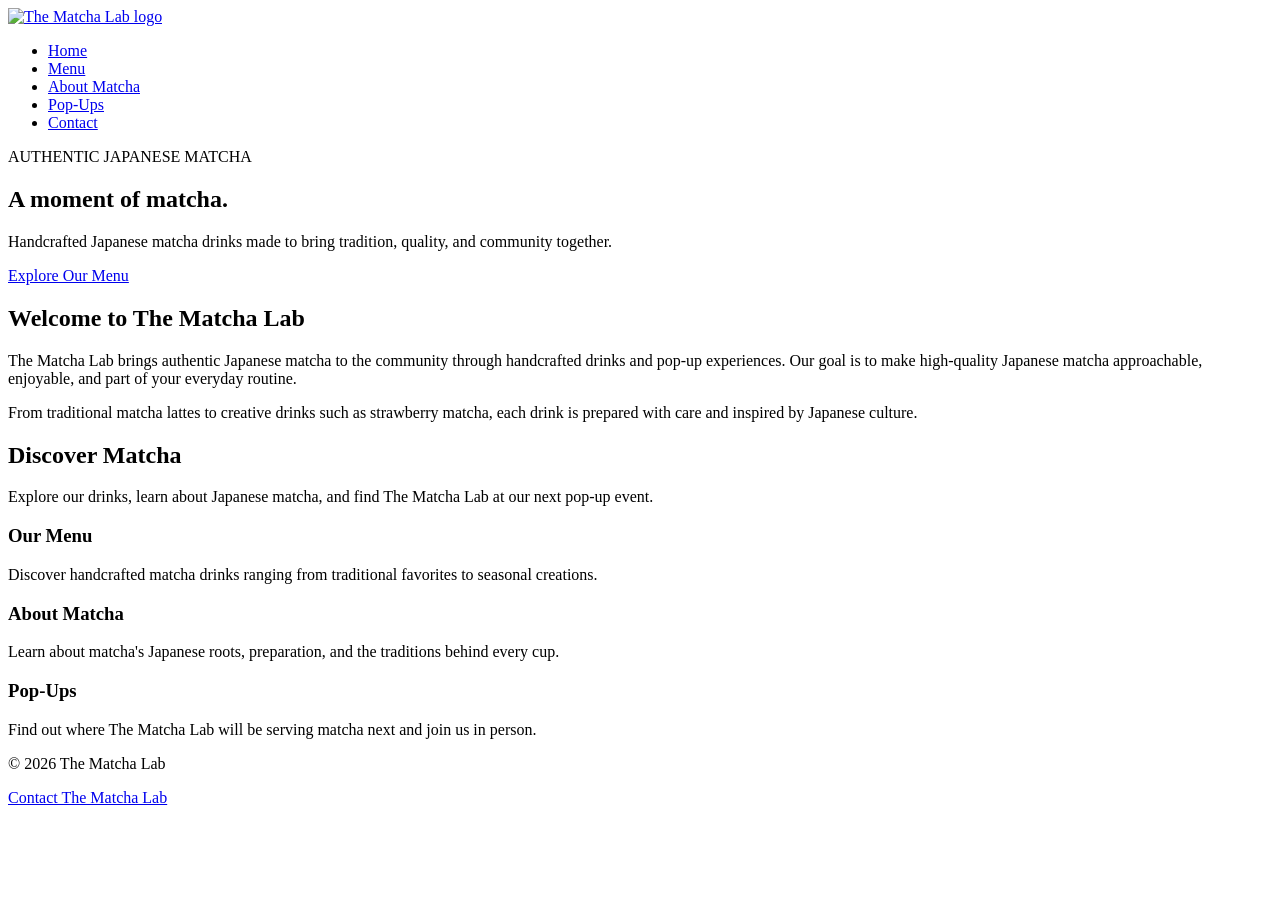
==== matchalab/index.html @ db49f368 "Add index.html for The Matcha Lab homepage This HTML file serves as the homepage for The Matcha Lab," ====
<!DOCTYPE html>
<html lang="en">

<head>
    <meta charset="UTF-8">
    <meta name="viewport" content="width=device-width, initial-scale=1.0">
    <meta name="description" content="The Matcha Lab offers authentic Japanese matcha drinks and pop-up experiences.">
    <title>The Matcha Lab | Home</title>
    <link rel="stylesheet" href="styles.css">
</head>

<body>

    <div id="wrapper">

        <header>
            <a href="index.html">
                <img src="TheMatchaLab_Logo.png"
                     alt="The Matcha Lab logo"
                     class="logo">
            </a>
        </header>

        <nav>
            <ul>
                <li><a href="index.html">Home</a></li>
                <li><a href="#">Menu</a></li>
                <li><a href="#">About Matcha</a></li>
                <li><a href="#">Pop-Ups</a></li>
                <li><a href="#">Contact</a></li>
            </ul>
        </nav>

        <main>

            <section class="hero">
                <div class="hero-text">
                    <p class="eyebrow">AUTHENTIC JAPANESE MATCHA</p>

                    <h1>A moment of matcha.</h1>

                    <p>
                        Handcrafted Japanese matcha drinks made to bring
                        tradition, quality, and community together.
                    </p>

                    <a href="#" class="button">Explore Our Menu</a>
                </div>
            </section>

            <section class="welcome">
                <h2>Welcome to The Matcha Lab</h2>

                <p>
                    The Matcha Lab brings authentic Japanese matcha to the
                    community through handcrafted drinks and pop-up experiences.
                    Our goal is to make high-quality Japanese matcha approachable,
                    enjoyable, and part of your everyday routine.
                </p>

                <p>
                    From traditional matcha lattes to creative drinks such as
                    strawberry matcha, each drink is prepared with care and
                    inspired by Japanese culture.
                </p>
            </section>

            <section class="discover">
                <h2>Discover Matcha</h2>

                <p>
                    Explore our drinks, learn about Japanese matcha, and find
                    The Matcha Lab at our next pop-up event.
                </p>

                <div class="cards">

                    <article>
                        <h3>Our Menu</h3>
                        <p>
                            Discover handcrafted matcha drinks ranging from
                            traditional favorites to seasonal creations.
                        </p>
                    </article>

                    <article>
                        <h3>About Matcha</h3>
                        <p>
                            Learn about matcha's Japanese roots, preparation,
                            and the traditions behind every cup.
                        </p>
                    </article>

                    <article>
                        <h3>Pop-Ups</h3>
                        <p>
                            Find out where The Matcha Lab will be serving
                            matcha next and join us in person.
                        </p>
                    </article>

                </div>
            </section>

        </main>

        <footer>
            <p>&copy; 2026 The Matcha Lab</p>

            <p>
                <a href="mailto:shayama@asu.edu">Contact The Matcha Lab</a>
            </p>
        </footer>

    </div>

</body>

</html>
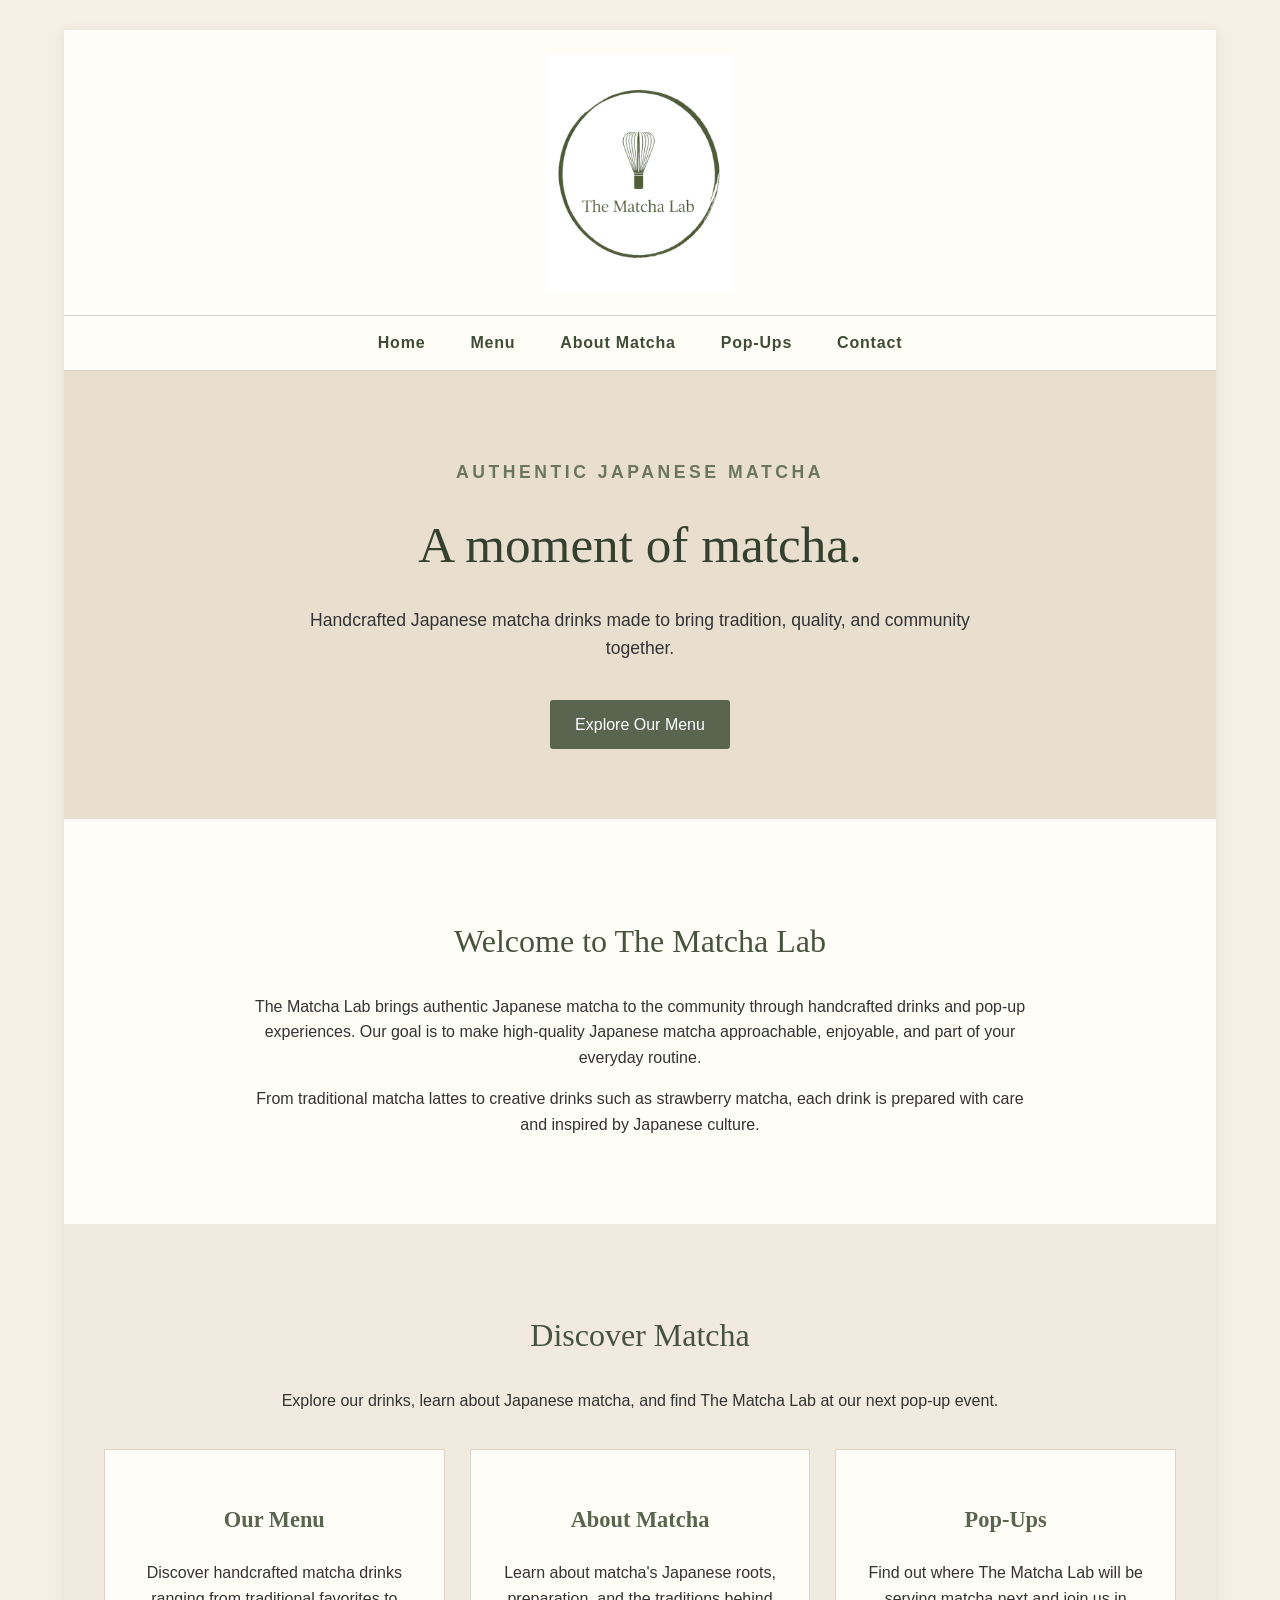
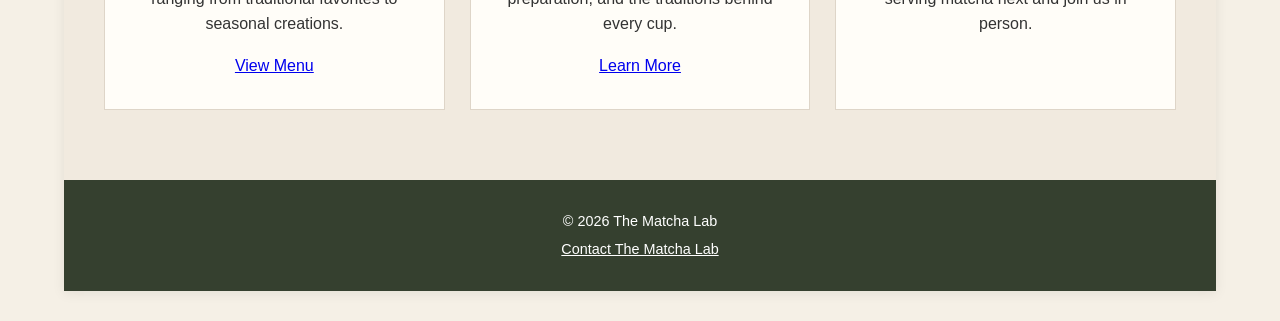
==== commit 1bf5cf9c: "Refactor HTML structure and update links" ====
--- a/matchalab/index.html
+++ b/matchalab/index.html
@@ -3,9 +3,13 @@
 
 <head>
     <meta charset="UTF-8">
-    <meta name="viewport" content="width=device-width, initial-scale=1.0">
-    <meta name="description" content="The Matcha Lab offers authentic Japanese matcha drinks and pop-up experiences.">
+    <meta name="viewport"
+          content="width=device-width, initial-scale=1.0">
+    <meta name="description"
+          content="The Matcha Lab offers authentic Japanese matcha drinks and pop-up experiences.">
+
     <title>The Matcha Lab | Home</title>
+
     <link rel="stylesheet" href="styles.css">
 </head>
 
@@ -24,8 +28,8 @@
         <nav>
             <ul>
                 <li><a href="index.html">Home</a></li>
-                <li><a href="#">Menu</a></li>
-                <li><a href="#">About Matcha</a></li>
+                <li><a href="menu.html">Menu</a></li>
+                <li><a href="about.html">About Matcha</a></li>
                 <li><a href="#">Pop-Ups</a></li>
                 <li><a href="#">Contact</a></li>
             </ul>
@@ -34,8 +38,12 @@
         <main>
 
             <section class="hero">
+
                 <div class="hero-text">
-                    <p class="eyebrow">AUTHENTIC JAPANESE MATCHA</p>
+
+                    <p class="eyebrow">
+                        AUTHENTIC JAPANESE MATCHA
+                    </p>
 
                     <h1>A moment of matcha.</h1>
 
@@ -44,11 +52,16 @@
                         tradition, quality, and community together.
                     </p>
 
-                    <a href="#" class="button">Explore Our Menu</a>
+                    <a href="menu.html" class="button">
+                        Explore Our Menu
+                    </a>
+
                 </div>
+
             </section>
 
             <section class="welcome">
+
                 <h2>Welcome to The Matcha Lab</h2>
 
                 <p>
@@ -63,9 +76,11 @@
                     strawberry matcha, each drink is prepared with care and
                     inspired by Japanese culture.
                 </p>
+
             </section>
 
             <section class="discover">
+
                 <h2>Discover Matcha</h2>
 
                 <p>
@@ -76,40 +91,64 @@
                 <div class="cards">
 
                     <article>
+
                         <h3>Our Menu</h3>
+
                         <p>
                             Discover handcrafted matcha drinks ranging from
                             traditional favorites to seasonal creations.
                         </p>
+
+                        <a href="menu.html" class="text-link">
+                            View Menu
+                        </a>
+
                     </article>
 
                     <article>
+
                         <h3>About Matcha</h3>
+
                         <p>
                             Learn about matcha's Japanese roots, preparation,
                             and the traditions behind every cup.
                         </p>
+
+                        <a href="about.html" class="text-link">
+                            Learn More
+                        </a>
+
                     </article>
 
                     <article>
+
                         <h3>Pop-Ups</h3>
+
                         <p>
                             Find out where The Matcha Lab will be serving
                             matcha next and join us in person.
                         </p>
+
                     </article>
 
                 </div>
+
             </section>
 
         </main>
 
         <footer>
-            <p>&copy; 2026 The Matcha Lab</p>
 
             <p>
-                <a href="mailto:shayama@asu.edu">Contact The Matcha Lab</a>
+                &copy; 2026 The Matcha Lab
             </p>
+
+            <p>
+                <a href="mailto:shayama@asu.edu">
+                    Contact The Matcha Lab
+                </a>
+            </p>
+
         </footer>
 
     </div>
--- a/matchalab/styles.css
+++ b/matchalab/styles.css
@@ -0,0 +1,237 @@
+/* ------------------------------
+   The Matcha Lab
+   CIS 300 Website Project
+--------------------------------- */
+
+* {
+    box-sizing: border-box;
+}
+
+body {
+    margin: 0;
+    background-color: #f5f0e6;
+    color: #333333;
+    font-family: Arial, Helvetica, sans-serif;
+    line-height: 1.6;
+}
+
+#wrapper {
+    width: 90%;
+    max-width: 1200px;
+    margin: 30px auto;
+    background-color: #fffdf8;
+    box-shadow: 0 2px 12px rgba(0, 0, 0, 0.08);
+}
+
+/* HEADER */
+
+header {
+    text-align: center;
+    padding: 25px 20px 15px;
+    background-color: #fffdf8;
+}
+
+.logo {
+    width: 190px;
+    max-width: 70%;
+    height: auto;
+}
+
+/* NAVIGATION */
+
+nav {
+    border-top: 1px solid #d8d0c3;
+    border-bottom: 1px solid #d8d0c3;
+    background-color: #fffdf8;
+}
+
+nav ul {
+    list-style-type: none;
+    margin: 0;
+    padding: 14px 20px;
+    display: flex;
+    justify-content: center;
+    gap: 45px;
+}
+
+nav a {
+    color: #3f4d38;
+    text-decoration: none;
+    font-weight: bold;
+    letter-spacing: 0.05em;
+}
+
+nav a:hover {
+    color: #a5673f;
+}
+
+/* HERO */
+
+.hero {
+    min-height: 420px;
+    display: flex;
+    align-items: center;
+    justify-content: center;
+    text-align: center;
+    padding: 70px 30px;
+    background-color: #e9dfcf;
+}
+
+.hero-text {
+    max-width: 700px;
+}
+
+.eyebrow {
+    color: #6c765d;
+    font-size: 0.85rem;
+    font-weight: bold;
+    letter-spacing: 0.2em;
+}
+
+h1 {
+    margin: 10px 0 20px;
+    color: #35402f;
+    font-family: Georgia, "Times New Roman", serif;
+    font-size: 3.2rem;
+    font-weight: normal;
+}
+
+.hero-text p {
+    font-size: 1.1rem;
+}
+
+.button {
+    display: inline-block;
+    margin-top: 20px;
+    padding: 12px 25px;
+    background-color: #59654f;
+    color: #ffffff;
+    text-decoration: none;
+    border-radius: 3px;
+}
+
+.button:hover {
+    background-color: #3f4938;
+}
+
+/* WELCOME */
+
+.welcome {
+    max-width: 850px;
+    margin: auto;
+    padding: 70px 30px;
+    text-align: center;
+}
+
+h2 {
+    color: #48533f;
+    font-family: Georgia, "Times New Roman", serif;
+    font-size: 2rem;
+    font-weight: normal;
+}
+
+.welcome p {
+    margin-left: auto;
+    margin-right: auto;
+}
+
+/* DISCOVER */
+
+.discover {
+    padding: 60px 40px 70px;
+    background-color: #f1eadf;
+    text-align: center;
+}
+
+.cards {
+    display: flex;
+    gap: 25px;
+    margin-top: 35px;
+}
+
+.cards article {
+    flex: 1;
+    padding: 30px;
+    background-color: #fffdf8;
+    border: 1px solid #ded5c8;
+}
+
+.cards h3 {
+    color: #59654f;
+    font-family: Georgia, "Times New Roman", serif;
+    font-size: 1.4rem;
+}
+
+/* FOOTER */
+
+footer {
+    padding: 25px;
+    background-color: #35402f;
+    color: #ffffff;
+    text-align: center;
+    font-size: 0.9rem;
+}
+
+footer p {
+    margin: 5px;
+}
+
+footer a {
+    color: #ffffff;
+}
+
+/* TABLET */
+
+@media (max-width: 800px) {
+
+    #wrapper {
+        width: 95%;
+        margin: 15px auto;
+    }
+
+    nav ul {
+        gap: 20px;
+    }
+
+    h1 {
+        font-size: 2.6rem;
+    }
+
+    .cards {
+        flex-direction: column;
+    }
+}
+
+/* PHONE */
+
+@media (max-width: 600px) {
+
+    #wrapper {
+        width: 100%;
+        margin: 0;
+    }
+
+    nav ul {
+        flex-direction: column;
+        align-items: center;
+        gap: 5px;
+    }
+
+    .logo {
+        width: 150px;
+    }
+
+    .hero {
+        min-height: 350px;
+        padding: 50px 20px;
+    }
+
+    h1 {
+        font-size: 2.2rem;
+    }
+
+    .welcome,
+    .discover {
+        padding: 45px 20px;
+    }
+}
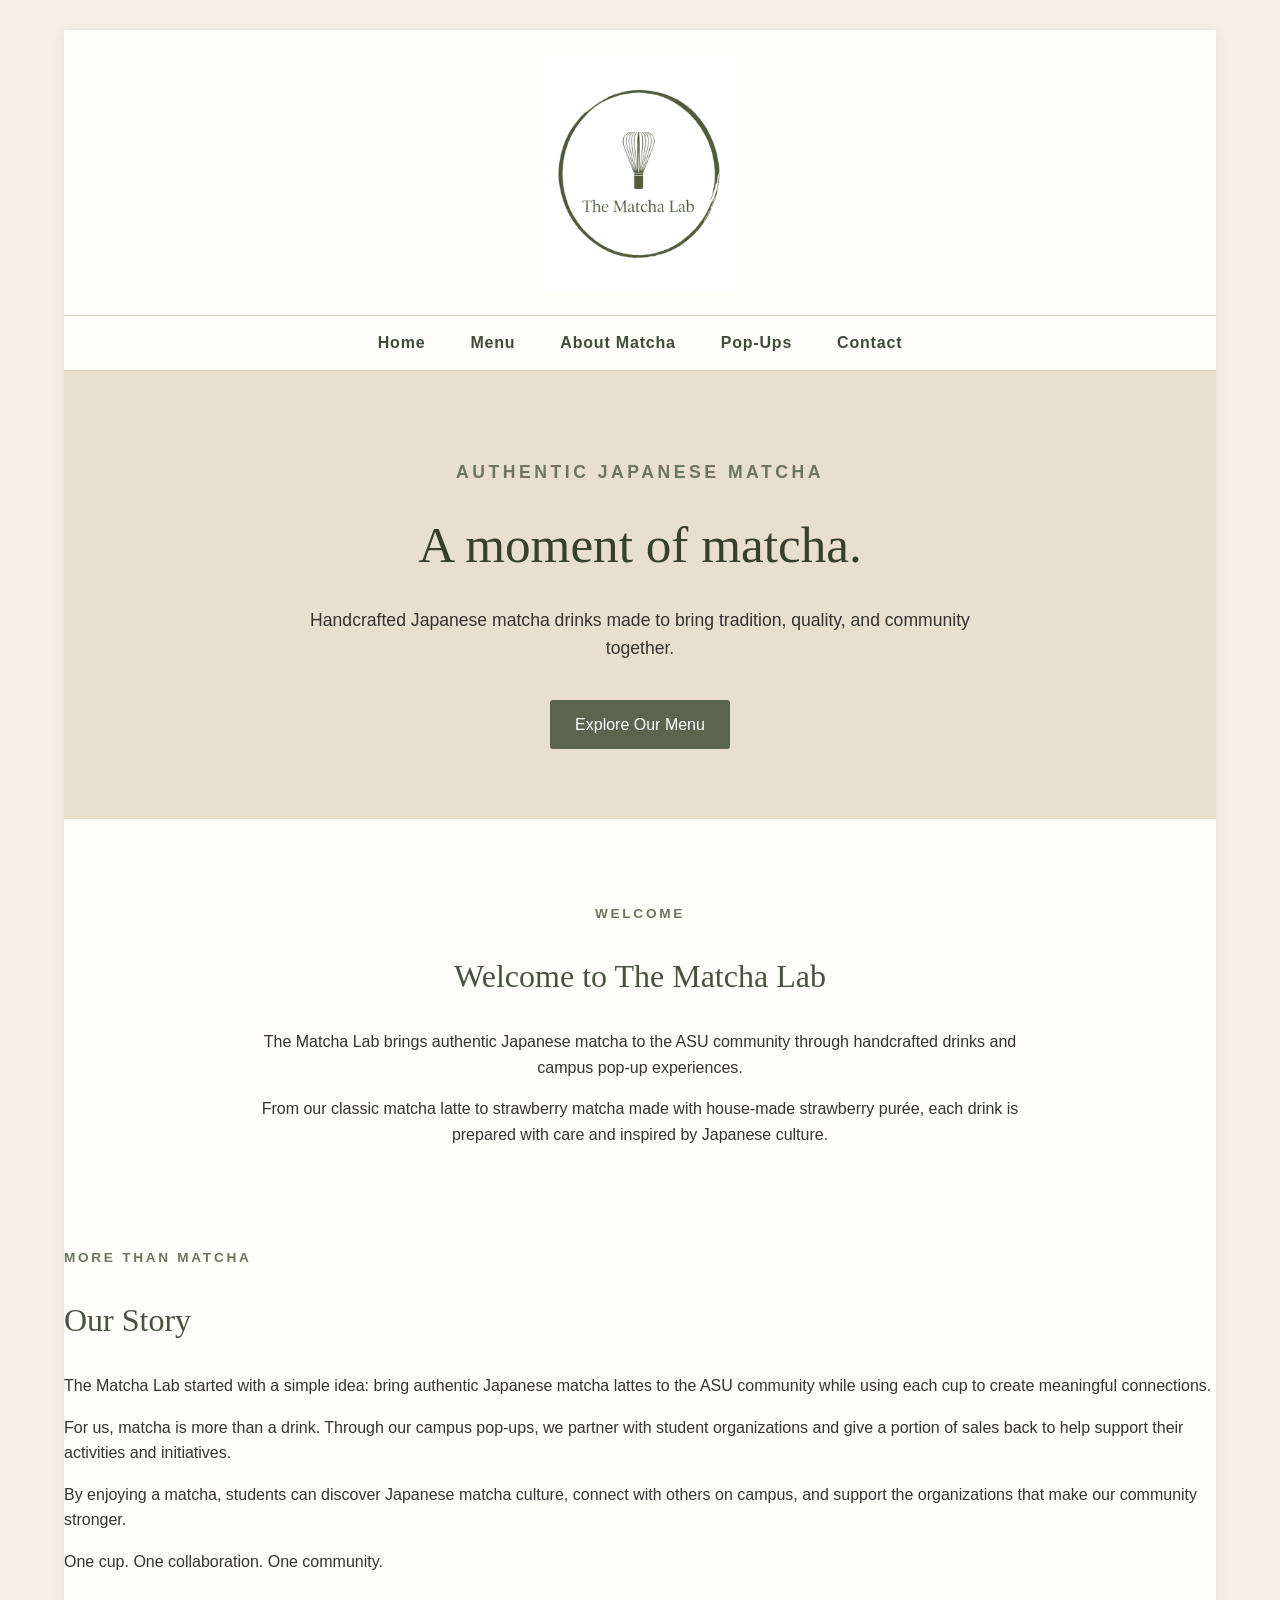
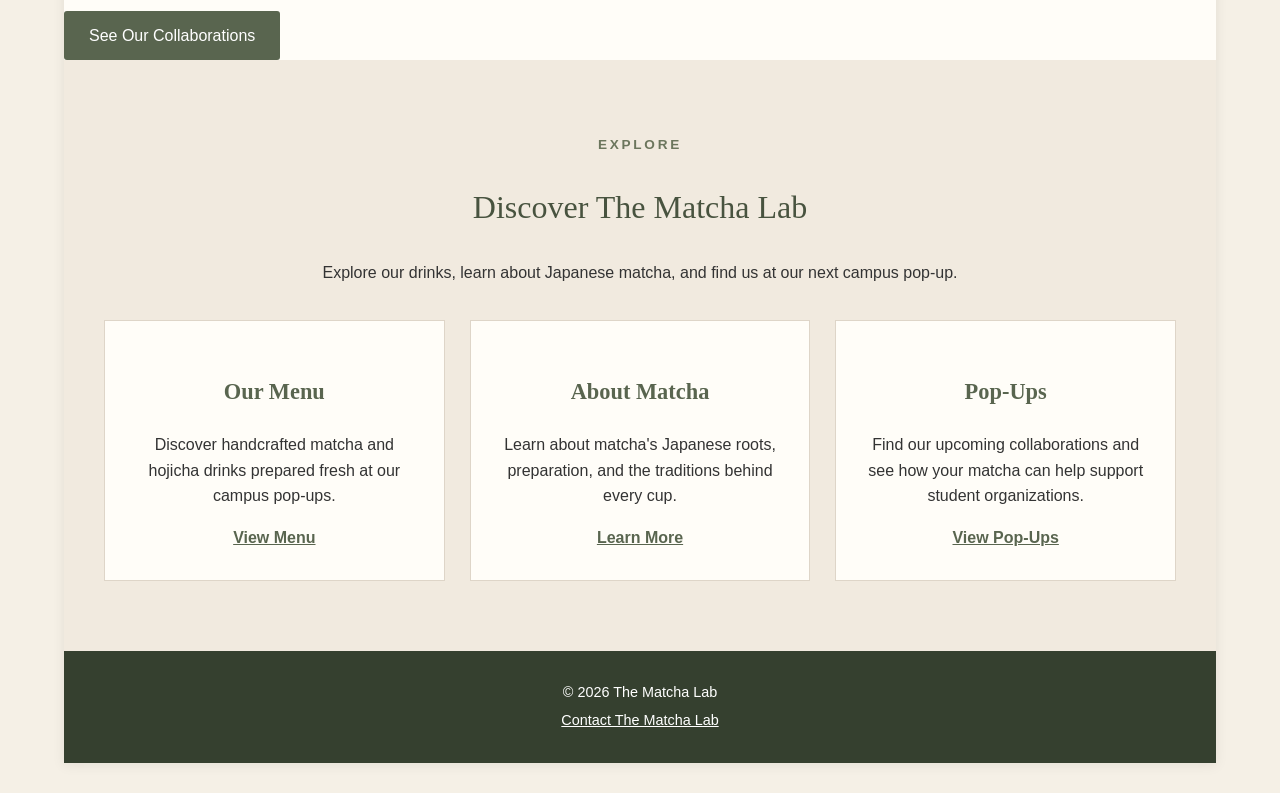
==== commit 9afe0136: "Update index.html" ====
--- a/matchalab/index.html
+++ b/matchalab/index.html
@@ -2,15 +2,29 @@
 <html lang="en">
 
 <head>
+
+    <!-- Google tag (gtag.js) -->
+    <script async src="https://www.googletagmanager.com/gtag/js?id=G-Q47TGG0F2C"></script>
+    <script>
+        window.dataLayer = window.dataLayer || [];
+        function gtag(){dataLayer.push(arguments);}
+        gtag('js', new Date());
+
+        gtag('config', 'G-Q47TGG0F2C');
+    </script>
+
     <meta charset="UTF-8">
+
     <meta name="viewport"
           content="width=device-width, initial-scale=1.0">
+
     <meta name="description"
-          content="The Matcha Lab offers authentic Japanese matcha drinks and pop-up experiences.">
+          content="The Matcha Lab serves authentic Japanese matcha while building community and supporting student organizations through ASU campus pop-ups.">
 
     <title>The Matcha Lab | Home</title>
 
     <link rel="stylesheet" href="styles.css">
+
 </head>
 
 <body>
@@ -30,8 +44,8 @@
                 <li><a href="index.html">Home</a></li>
                 <li><a href="menu.html">Menu</a></li>
                 <li><a href="about.html">About Matcha</a></li>
-                <li><a href="#">Pop-Ups</a></li>
-                <li><a href="#">Contact</a></li>
+                <li><a href="popups.html">Pop-Ups</a></li>
+                <li><a href="contact.html">Contact</a></li>
             </ul>
         </nav>
 
@@ -41,7 +55,7 @@
 
                 <div class="hero-text">
 
-                    <p class="eyebrow">
+                    <p class="eyebrow hero-eyebrow">
                         AUTHENTIC JAPANESE MATCHA
                     </p>
 
@@ -52,7 +66,8 @@
                         tradition, quality, and community together.
                     </p>
 
-                    <a href="menu.html" class="button">
+                    <a href="menu.html"
+                       class="button hero-button">
                         Explore Our Menu
                     </a>
 
@@ -60,32 +75,86 @@
 
             </section>
 
+
             <section class="welcome">
+
+                <p class="eyebrow">
+                    WELCOME
+                </p>
 
                 <h2>Welcome to The Matcha Lab</h2>
 
                 <p>
                     The Matcha Lab brings authentic Japanese matcha to the
-                    community through handcrafted drinks and pop-up experiences.
-                    Our goal is to make high-quality Japanese matcha approachable,
-                    enjoyable, and part of your everyday routine.
+                    ASU community through handcrafted drinks and campus
+                    pop-up experiences.
                 </p>
 
                 <p>
-                    From traditional matcha lattes to creative drinks such as
-                    strawberry matcha, each drink is prepared with care and
-                    inspired by Japanese culture.
-                </p>
-
-            </section>
+                    From our classic matcha latte to strawberry matcha
+                    made with house-made strawberry purée, each drink is
+                    prepared with care and inspired by Japanese culture.
+                </p>
+
+            </section>
+
+
+            <section class="our-story">
+
+                <div class="story-overlay">
+
+                    <p class="eyebrow story-eyebrow">
+                        MORE THAN MATCHA
+                    </p>
+
+                    <h2>Our Story</h2>
+
+                    <p>
+                        The Matcha Lab started with a simple idea:
+                        bring authentic Japanese matcha lattes to the
+                        ASU community while using each cup to create
+                        meaningful connections.
+                    </p>
+
+                    <p>
+                        For us, matcha is more than a drink. Through our
+                        campus pop-ups, we partner with student
+                        organizations and give a portion of sales back
+                        to help support their activities and initiatives.
+                    </p>
+
+                    <p>
+                        By enjoying a matcha, students can discover
+                        Japanese matcha culture, connect with others
+                        on campus, and support the organizations that
+                        make our community stronger.
+                    </p>
+
+                    <p class="story-message">
+                        One cup. One collaboration. One community.
+                    </p>
+
+                    <a href="popups.html"
+                       class="button story-button">
+                        See Our Collaborations
+                    </a>
+
+                </div>
+
+            </section>
+
 
             <section class="discover">
 
-                <h2>Discover Matcha</h2>
+                <p class="eyebrow">
+                    EXPLORE
+                </p>
+
+                <h2>Discover The Matcha Lab</h2>
 
                 <p>
-                    Explore our drinks, learn about Japanese matcha, and find
-                    The Matcha Lab at our next pop-up event.
+                    Explore our drinks, learn about Japanese matcha,
+                    and find us at our next campus pop-up.
                 </p>
 
                 <div class="cards">
@@ -95,40 +164,51 @@
                         <h3>Our Menu</h3>
 
                         <p>
-                            Discover handcrafted matcha drinks ranging from
-                            traditional favorites to seasonal creations.
+                            Discover handcrafted matcha and hojicha
+                            drinks prepared fresh at our campus pop-ups.
                         </p>
 
-                        <a href="menu.html" class="text-link">
+                        <a href="menu.html"
+                           class="text-link">
                             View Menu
                         </a>
 
                     </article>
 
+
                     <article>
 
                         <h3>About Matcha</h3>
 
                         <p>
-                            Learn about matcha's Japanese roots, preparation,
-                            and the traditions behind every cup.
+                            Learn about matcha's Japanese roots,
+                            preparation, and the traditions behind
+                            every cup.
                         </p>
 
-                        <a href="about.html" class="text-link">
+                        <a href="about.html"
+                           class="text-link">
                             Learn More
                         </a>
 
                     </article>
 
+
                     <article>
 
                         <h3>Pop-Ups</h3>
 
                         <p>
-                            Find out where The Matcha Lab will be serving
-                            matcha next and join us in person.
+                            Find our upcoming collaborations and see
+                            how your matcha can help support student
+                            organizations.
                         </p>
 
+                        <a href="popups.html"
+                           class="text-link">
+                            View Pop-Ups
+                        </a>
+
                     </article>
 
                 </div>
@@ -136,6 +216,7 @@
             </section>
 
         </main>
+
 
         <footer>
 
--- a/matchalab/styles.css
+++ b/matchalab/styles.css
@@ -59,13 +59,14 @@
     text-decoration: none;
     font-weight: bold;
     letter-spacing: 0.05em;
+    transition: color 0.3s ease;
 }
 
 nav a:hover {
     color: #a5673f;
 }
 
-/* HERO */
+/* HOME HERO */
 
 .hero {
     min-height: 420px;
@@ -94,6 +95,19 @@
     font-family: Georgia, "Times New Roman", serif;
     font-size: 3.2rem;
     font-weight: normal;
+}
+
+h2 {
+    color: #48533f;
+    font-family: Georgia, "Times New Roman", serif;
+    font-size: 2rem;
+    font-weight: normal;
+}
+
+h3 {
+    color: #59654f;
+    font-family: Georgia, "Times New Roman", serif;
+    font-size: 1.4rem;
 }
 
 .hero-text p {
@@ -108,13 +122,19 @@
     color: #ffffff;
     text-decoration: none;
     border-radius: 3px;
+    transition: background-color 0.3s ease;
 }
 
 .button:hover {
     background-color: #3f4938;
 }
 
-/* WELCOME */
+.text-link {
+    color: #59654f;
+    font-weight: bold;
+}
+
+/* HOME WELCOME */
 
 .welcome {
     max-width: 850px;
@@ -123,19 +143,12 @@
     text-align: center;
 }
 
-h2 {
-    color: #48533f;
-    font-family: Georgia, "Times New Roman", serif;
-    font-size: 2rem;
-    font-weight: normal;
-}
-
 .welcome p {
     margin-left: auto;
     margin-right: auto;
 }
 
-/* DISCOVER */
+/* HOME DISCOVER */
 
 .discover {
     padding: 60px 40px 70px;
@@ -156,10 +169,98 @@
     border: 1px solid #ded5c8;
 }
 
-.cards h3 {
-    color: #59654f;
-    font-family: Georgia, "Times New Roman", serif;
-    font-size: 1.4rem;
+/* GENERAL CONTENT PAGE HEADING */
+
+.page-heading {
+    padding: 65px 30px;
+    background-color: #e9dfcf;
+    text-align: center;
+}
+
+.page-heading p {
+    max-width: 700px;
+    margin-left: auto;
+    margin-right: auto;
+}
+
+/* MENU PAGE */
+
+.menu-section {
+    padding: 60px 40px;
+    text-align: center;
+}
+
+.section-intro {
+    max-width: 700px;
+    margin: 0 auto 35px;
+}
+
+.menu-grid {
+    display: grid;
+    grid-template-columns: repeat(2, 1fr);
+    gap: 25px;
+    max-width: 900px;
+    margin: auto;
+}
+
+.menu-item {
+    padding: 30px;
+    background-color: #f1eadf;
+    border: 1px solid #ded5c8;
+    text-align: left;
+}
+
+.menu-item h3 {
+    margin-top: 0;
+}
+
+.menu-note {
+    padding: 55px 30px;
+    background-color: #e7eadf;
+    text-align: center;
+}
+
+.menu-note p {
+    max-width: 750px;
+    margin-left: auto;
+    margin-right: auto;
+}
+
+/* ABOUT MATCHA PAGE */
+
+.about-section {
+    max-width: 900px;
+    margin: auto;
+    padding: 60px 40px;
+}
+
+.about-block {
+    padding: 25px 0;
+    border-bottom: 1px solid #ded5c8;
+}
+
+.about-block:last-child {
+    border-bottom: none;
+}
+
+.matcha-steps {
+    padding-left: 25px;
+}
+
+.matcha-steps li {
+    margin-bottom: 10px;
+}
+
+.story {
+    padding: 60px 40px;
+    background-color: #f1eadf;
+    text-align: center;
+}
+
+.story p {
+    max-width: 750px;
+    margin-left: auto;
+    margin-right: auto;
 }
 
 /* FOOTER */
@@ -200,6 +301,10 @@
     .cards {
         flex-direction: column;
     }
+
+    .menu-grid {
+        grid-template-columns: 1fr;
+    }
 }
 
 /* PHONE */
@@ -231,7 +336,12 @@
     }
 
     .welcome,
-    .discover {
+    .discover,
+    .page-heading,
+    .menu-section,
+    .menu-note,
+    .about-section,
+    .story {
         padding: 45px 20px;
     }
 }
